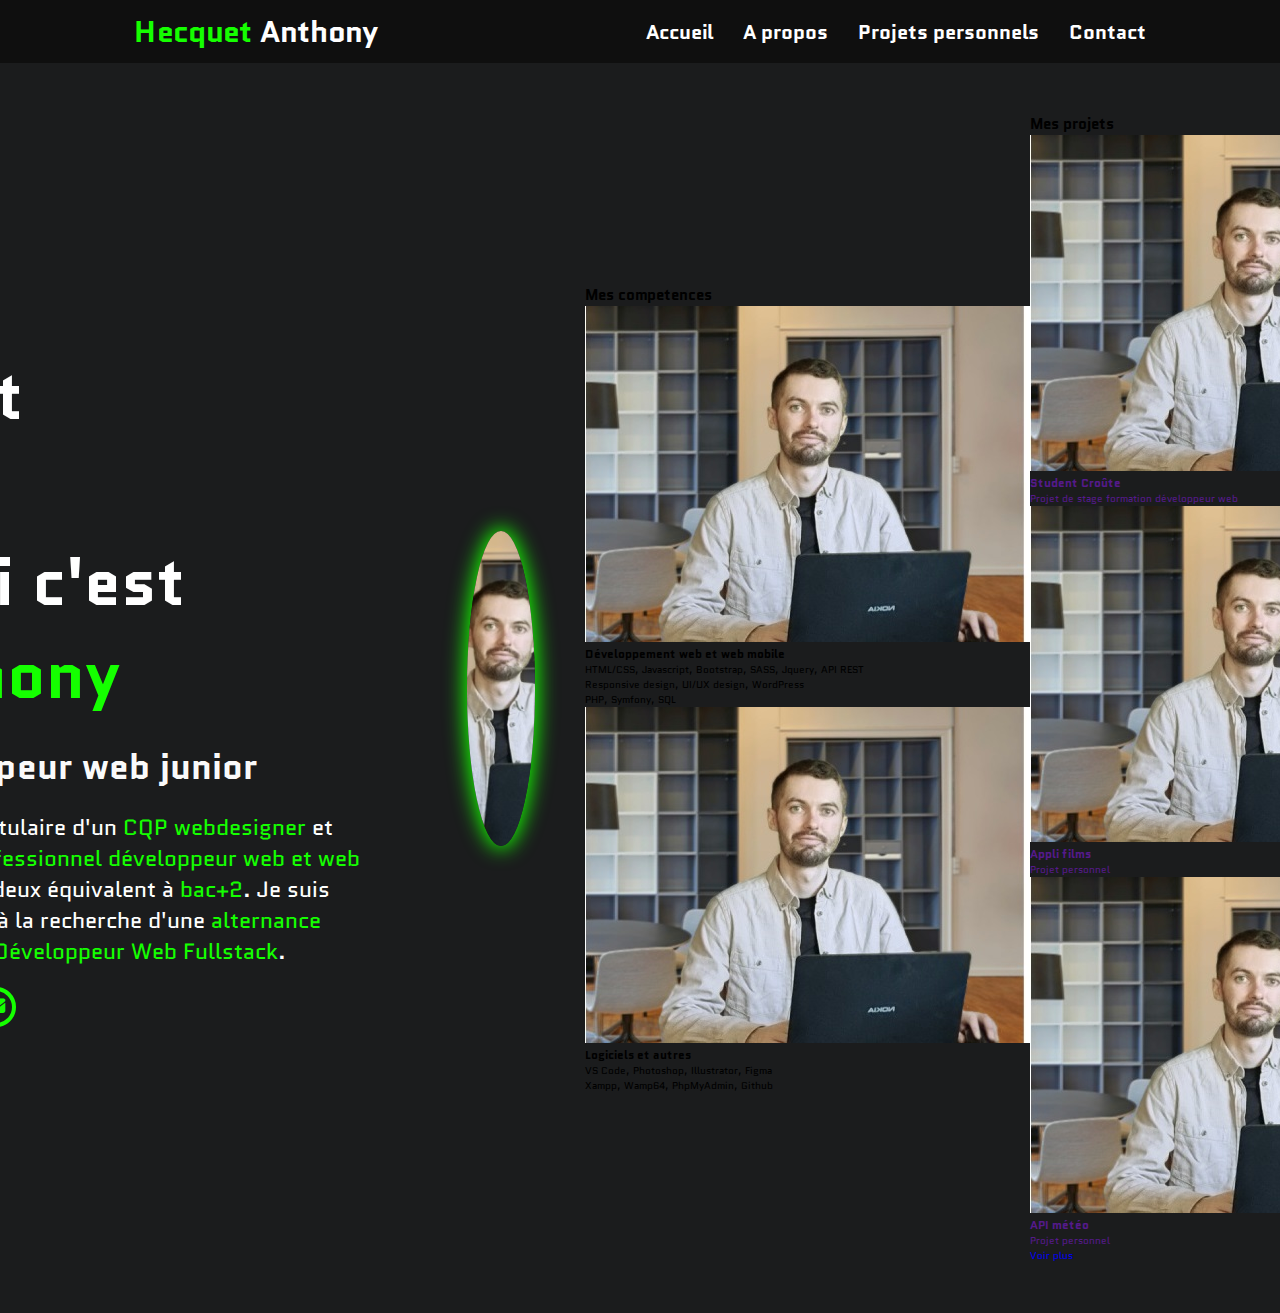
==== index.html @ 223ce52e "Actualisation des liens + ajout grid compétences et projets" ====
<!DOCTYPE html>
<html lang="fr">

<head>
    <meta charset="UTF-8">
    <meta name="viewport" content="width=device-width, initial-scale=1.0">
    <title>Anthony Hecquet Développeur Web Junior</title>
    <link rel="stylesheet" href="style.css">
    <script src="script.js"></script>

    <link rel="preconnect" href="https://fonts.googleapis.com">
    <link rel="preconnect" href="https://fonts.gstatic.com" crossorigin>
    <link href="https://fonts.googleapis.com/css2?family=Quantico:ital,wght@0,400;0,700;1,400;1,700&display=swap"
        rel="stylesheet">

    <link rel="stylesheet" href="https://cdnjs.cloudflare.com/ajax/libs/font-awesome/6.7.1/css/all.min.css">
</head>

<body>
    <header>
        <nav>
            <p class="nom">Hecquet <span class="prenom">Anthony</span></p>
            <ul class="menu">
                <li><a href="index.html">Accueil</a></li>
                <li><a href="propos.html">A propos</a></li>
                <li><a href="projets.html">Projets personnels</a></li>
                <li><a href="contact.html">Contact</a></li>
            </ul>
        </nav>
    </header>

    <main>
        <section class="presentation">
            <div class="presentation-content">
                <h1>Salut
                    <div class="wobble-hor-bottom">&#128075;</div>! Moi c'est <span class="prenom_2">Anthony</span>
                </h1>
                <h2>Développeur web junior</h2>
                <p class="presentation-text">J'ai 28 ans, titulaire d'un <span class="important">CQP webdesigner</span>
                    et d'un <span class="important">titre professionnel développeur web et web mobile</span>, tous deux
                    équivalent à <span class="important">bac+2</span>. Je suis actuellement à la recherche
                    d'une <span class="important">alternance</span> pour devenir <span class="important">Développeur Web
                        Fullstack</span>.
                </p>
                <ul>
                    <li><a href=""><i class="fa-brands fa-linkedin-in fa-sm"></i></a></li>
                    <li><a href=""><i class="fa-brands fa-github fa-sm"></i></a></li>
                    <li><a href=""><i class="fa-solid fa-envelope fa-sm"></i></a></li>
                </ul>
            </div>

            <div class="image-profil">
            </div>
        </section>

        <section class="competences">
            <div class="competences-content">
                <h2>Mes competences</h2>

                <div class="grid-container">
                    <div class="grid-item">
                        <div class="card">
                            <img src="img/antho2.jpg" alt="">
                            <h3>Développement web et web mobile</h3>
                            <div class="card-content">
                                <p>HTML/CSS, Javascript, Bootstrap, SASS, Jquery, API REST</p>
                                <p>Responsive design, UI/UX design, WordPress</p>
                                <p>PHP, Symfony, SQL</p>
                            </div>
                        </div>
                    </div>

                    <div class="grid-item">
                        <div class="card">
                            <img src="img/antho2.jpg" alt="">
                            <h3>Logiciels et autres</h3>
                            <div class="card-content">
                                <p>VS Code, Photoshop, Illustrator, Figma</p>
                                <p>Xampp, Wamp64, PhpMyAdmin, Github</p>
                            </div>
                        </div>
                    </div>
                </div>
            </div>
        </section>

        <section class="projets">
            <div class="projet-content">
                <h2>Mes projets</h2>

                <div class="grid-container-projet">
                    <div class="grid-item">
                        <a href="" class="card">
                            <img src="img/antho2.jpg" alt="">
                            <h3>Student Croûte</h3>
                            <div class="card-content">
                                <p>Projet de stage formation développeur web</p>
                            </div>
                        </a>
                    </div>

                    <div class="grid-item">
                        <a href="" class="card">
                            <img src="img/antho2.jpg" alt="">
                            <h3>Appli films</h3>
                            <div class="card-content">
                                <p>Projet personnel</p>
                            </div>
                        </a>
                    </div>

                    <div class="grid-item">
                        <a href="" class="card">
                            <img src="img/antho2.jpg" alt="">
                            <h3>API météo</h3>
                            <div class="card-content">
                                <p>Projet personnel</p>
                            </div>
                        </a>
                    </div>
                </div>

                <a href="projets.html" class="voir-plus"> Voir plus</a>
            </div>
        </section>
    </main>
</body>

</html>
---- style.css ----
*{
    margin: 0;
    padding: 0;
    box-sizing: border-box;
    font-family: 'Quantico', sans-serif;
    text-decoration: none;
}

html {
    scroll-behavior: smooth;
    font-size: 62.5%; /* 1rem = 10px */
}

body {
    background-color: #1b1c1d;
}

header {
    background-color: #0f0f0f;

    display: flex;
    justify-content: center;
    align-items: center;

    position: sticky;
    top: 0;
    z-index: 1;

    height: 7vh;
    width: 100vw;
}

    nav {
        display: flex;
        justify-content: space-around;
        align-items: center;

        width: 100vw;
    }
        .nom {
            color: #15ff00;
            font-size: 3rem;
            font-weight: bold;
        }
        .prenom {
            color: #fff;
            font-size: 3rem;
            font-weight: bold;
        }

        .menu {
            display: flex;
            gap: 3rem;

            list-style: none;

            font-size: 2rem;
            font-weight: bold;

            cursor: pointer;
        }
            .menu li a{
                color: #fff;
            }
            .menu li a:hover {
                color: #15ff00;
                border-bottom: #15ff00 solid 2px;
            }

main {
    display: flex;
    justify-content: center;
    align-items: center;

    height: auto;   
    width: 100vw;

    padding: 5rem;
}

    .presentation {
        display: flex;
        justify-content: center;
        align-items: center;

        height: auto;
        width: 100vw;

        padding: 5rem;
        gap: 10rem;
    }
        .presentation-content {
            display: flex;
            flex-direction: column;
            justify-content: center;
            align-items: start;

            height: auto;      
        }
            .presentation-content h1 {
                color: #ffffff;
                font-size: 6.5rem;
                font-weight: bold;

                text-align: start; 
            }
            .presentation-content span {
                color: #15ff00;
            }
            .presentation-content h2 {
                color: #fafafa;
                font-size: 3.5rem;
                font-weight: bold;

                padding: 2rem 0;
                text-align: start; 
            }
            .presentation-text {
                color: #fff;
                font-size: 2.2rem;

                padding-bottom: 2rem;
            }
            .presentation-content ul {
                display: flex;
                gap: 2rem;  

                list-style: none;              

                font-size: 2.2rem;     
            }
            .presentation-content li {
                cursor: pointer;
                height: 4rem;
                width: 4rem;
            }
            .presentation-content li a {
                display: flex;
                justify-content: center;
                align-items: center;

                height: 4rem;
                width: 4rem;

                color: #15ff00;
                border: #15ff00 solid 0.4rem;
                border-radius: 50%;
            }
            .presentation-content li a:hover {
                color: #ffffff;
                border: #fff solid 0.4rem;
            }
        .image-profil {
            display: flex;
            justify-content: center;
            align-items: center;

            height: 35vh;
            width: 35vh;
            border-radius: 50%;
            box-shadow: #15ff00 0px 0px 20px 3px;
            background-image: url(img/antho2.jpg);
            background-size: cover;
            background-repeat: no-repeat;
            background-position: center;
        }
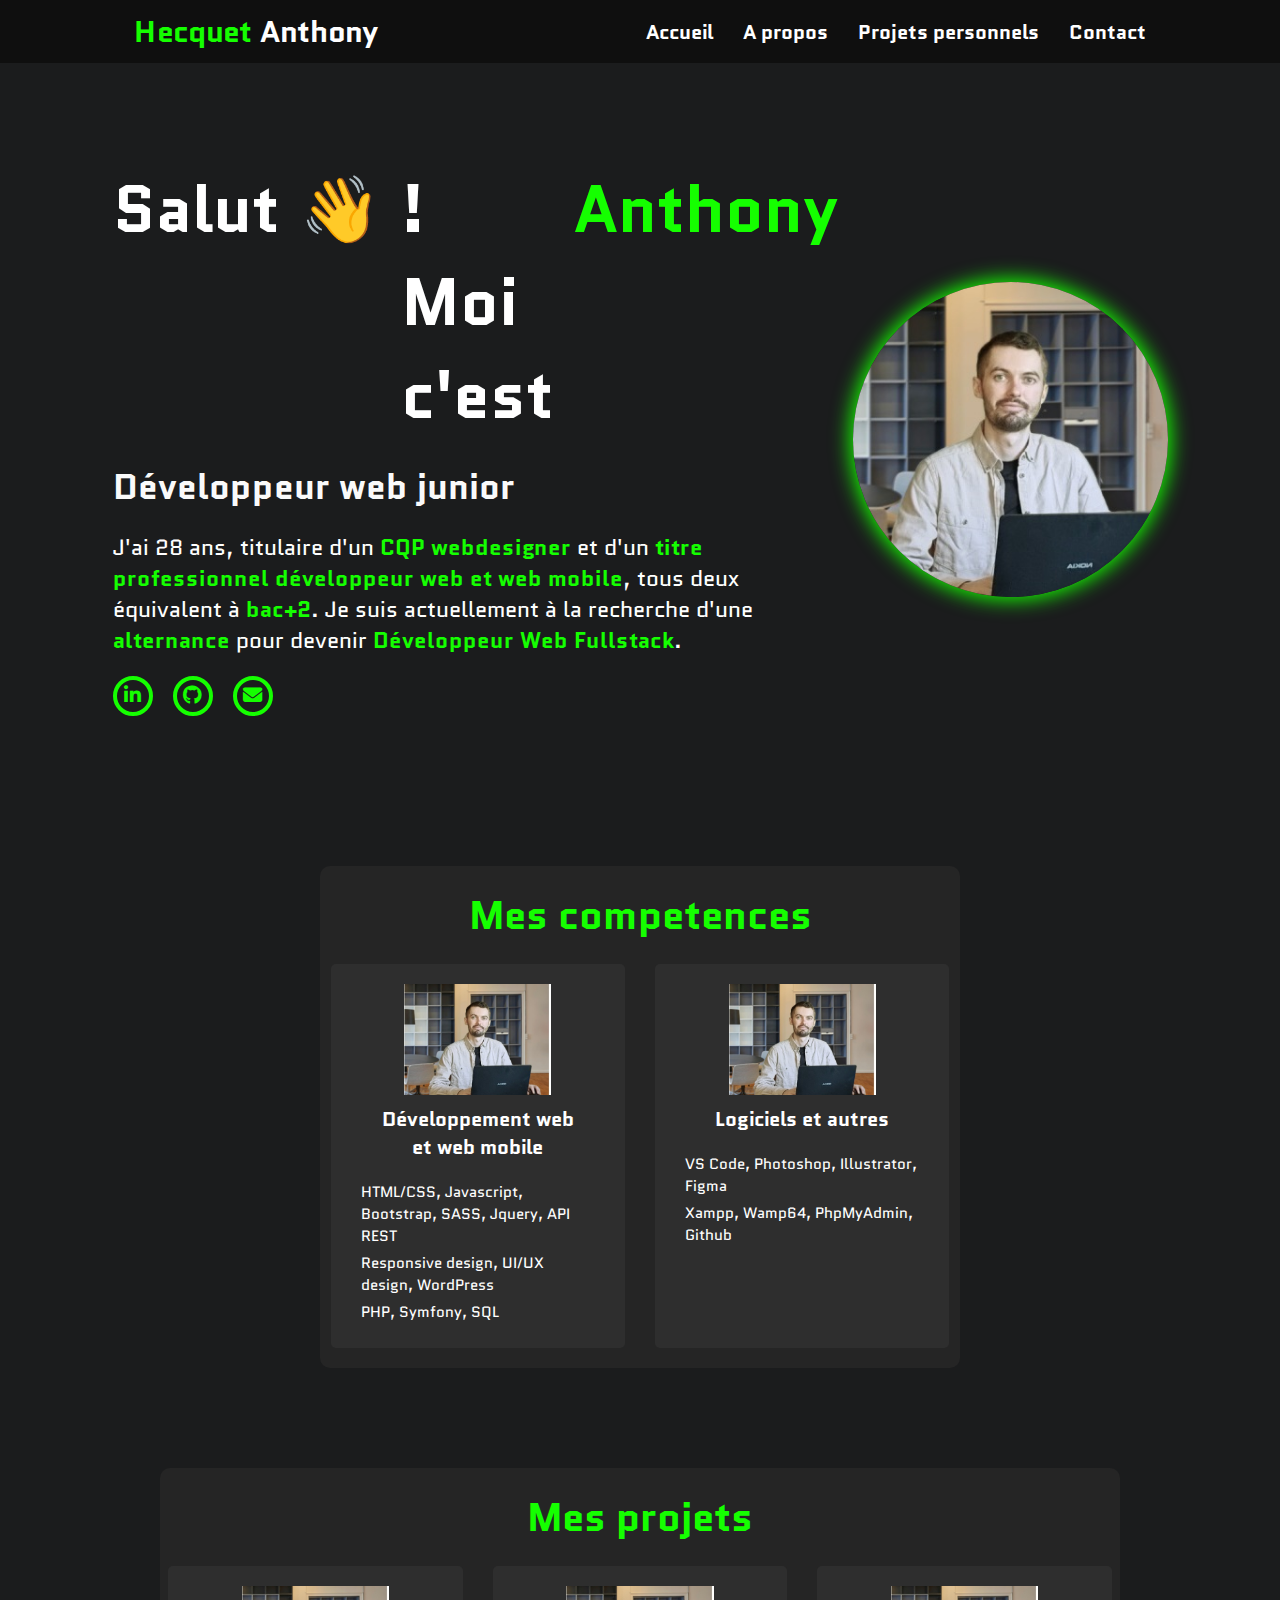
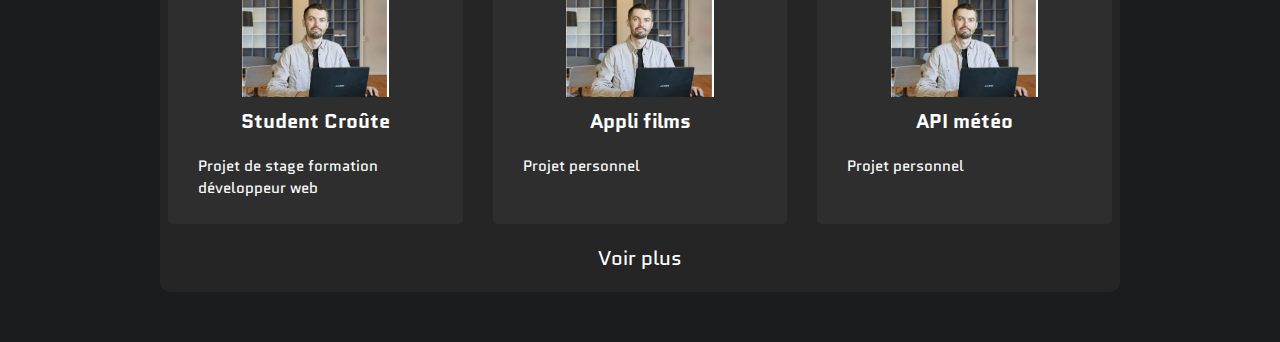
==== commit 299c215c: "Remplacement des span par des strong" ====
--- a/index.html
+++ b/index.html
@@ -36,11 +36,11 @@
                     <div class="wobble-hor-bottom">&#128075;</div>! Moi c'est <span class="prenom_2">Anthony</span>
                 </h1>
                 <h2>Développeur web junior</h2>
-                <p class="presentation-text">J'ai 28 ans, titulaire d'un <span class="important">CQP webdesigner</span>
-                    et d'un <span class="important">titre professionnel développeur web et web mobile</span>, tous deux
-                    équivalent à <span class="important">bac+2</span>. Je suis actuellement à la recherche
-                    d'une <span class="important">alternance</span> pour devenir <span class="important">Développeur Web
-                        Fullstack</span>.
+                <p class="presentation-text">J'ai 28 ans, titulaire d'un <strong class="important">CQP
+                        webdesigner</strong> et d'un <strong class="important">titre professionnel développeur web et
+                        web mobile</strong>, tous deux équivalent à <strong class="important">bac+2</strong>.
+                    Je suis actuellement à la recherche d'une <strong class="important">alternance</strong>
+                    pour devenir <strong class="important">Développeur Web Fullstack</strong>.
                 </p>
                 <ul>
                     <li><a href=""><i class="fa-brands fa-linkedin-in fa-sm"></i></a></li>
--- a/style.css
+++ b/style.css
@@ -71,6 +71,7 @@
     display: flex;
     justify-content: center;
     align-items: center;
+    flex-direction: column;
 
     height: auto;   
     width: 100vw;
@@ -95,7 +96,8 @@
             justify-content: center;
             align-items: start;
 
-            height: auto;      
+            height: auto;
+            width: 50vw;   
         }
             .presentation-content h1 {
                 color: #ffffff;
@@ -103,8 +105,36 @@
                 font-weight: bold;
 
                 text-align: start; 
-            }
-            .presentation-content span {
+                display: flex;
+                gap: 2rem;
+            }
+            .wobble-hor-bottom:hover {
+	        animation: wobble-hor-bottom 0.8s both;
+            cursor: pointer;
+            }   
+            @keyframes wobble-hor-bottom {
+            0%,
+            100% {
+                        transform: translateX(0%);
+                        transform-origin: 50% 50%;
+            }
+            15% {
+                        transform: translateX(-30px) rotate(-6deg);
+            }
+            30% {
+                        transform: translateX(15px) rotate(6deg);
+            }
+            45% {
+                        transform: translateX(-15px) rotate(-3.6deg);
+            }
+            60% {
+                        transform: translateX(9px) rotate(2.4deg);
+            }
+            75% {
+                        transform: translateX(-6px) rotate(-1.2deg);
+            }
+            }
+            .prenom_2 {
                 color: #15ff00;
             }
             .presentation-content h2 {
@@ -120,6 +150,10 @@
                 font-size: 2.2rem;
 
                 padding-bottom: 2rem;
+            }
+            .important {
+                color: #15ff00;
+                font-weight: bold;
             }
             .presentation-content ul {
                 display: flex;
@@ -163,4 +197,170 @@
             background-size: cover;
             background-repeat: no-repeat;
             background-position: center;
-        }+        }
+
+.competences {
+    display: flex;
+    justify-content: center;
+    align-items: center;
+
+    height: auto;
+    width: 100vw;
+
+    padding: 10rem;
+}
+    .competences-content {
+        display: flex;
+        justify-content: center;
+        align-items: center;
+        flex-direction: column;
+
+        height: auto;
+        width: 50vw;   
+
+        background-color: #252525;
+
+        padding: 2rem;
+        border-radius: 10px;
+    }
+    .competences h2 {
+        color: #15ff00;
+        font-size: 4rem;
+        font-weight: bold;
+
+        padding-bottom: 2rem;
+    }
+
+        .grid-container {
+                display: grid;
+                column-gap: 3rem;
+                grid-template-columns: 23vw 23vw;
+            }
+            .grid-item {
+                background-color: rgba(49, 49, 49, 0.8);
+                font-size: 30px;
+                text-align: center;
+
+                border-radius: 5px;
+            }
+            .card {
+                display: flex;
+                flex-direction: column;
+                justify-content: center;
+                align-items: center;
+
+                height: auto;       
+                width: auto;  
+                
+                padding-top: 2rem;
+            }
+            .card img {      
+                width: 50%;    
+            }
+            .card h3 {
+                color: #fff;       
+                font-size: 2rem;
+                
+                padding: 1rem 4rem 2rem;
+            }
+            .card-content {
+                color: #fff;           
+                width: 100%;
+
+                padding: 0 2rem 2rem 2rem;
+            }   
+            .card-content p {
+                font-size: 1.5rem;
+                text-align: start;
+
+                padding: 0rem 1rem 0.5rem;
+            }
+
+.projets {
+    display: flex;
+    justify-content: center;
+    align-items: center;
+
+    height: auto;
+    width: 100vw;
+}
+    .projet-content {
+        display: flex;
+        justify-content: center;
+        align-items: center;
+        flex-direction: column;
+
+        height: auto;
+        width: 75vw;   
+
+        background-color: #252525;
+
+        padding: 2rem;
+        border-radius: 10px;
+    }
+    .projets h2 {
+        color: #15ff00;
+        font-size: 4rem;
+        font-weight: bold;
+
+        padding-bottom: 2rem;
+    }
+
+        .grid-container-projet {
+                display: grid;
+                column-gap: 3rem;
+                grid-template-columns: 23vw 23vw 23vw;
+            }
+            .grid-item {
+                background-color: rgba(49, 49, 49, 0.8);
+                font-size: 30px;
+                text-align: center;
+
+                border-radius: 5px;
+            }
+            .card {
+                display: flex;
+                flex-direction: column;
+                justify-content: center;
+                align-items: center;
+
+                height: auto;       
+                width: auto;  
+                
+                padding-top: 2rem;
+            }
+            .card img {      
+                width: 50%;    
+            }
+            .card h3 {
+                color: #fff;       
+                font-size: 2rem;
+                
+                padding: 1rem 4rem 2rem;
+            }
+            .card-content {
+                color: #fff;           
+                width: 100%;
+
+                padding: 0 2rem 2rem 2rem;
+            }   
+            .card-content p {
+                font-size: 1.5rem;
+                text-align: start;
+
+                padding: 0rem 1rem 0.5rem;
+            }
+            .voir-plus {
+                display: flex;
+                justify-content: center;
+                align-items: center;    
+
+                color: #fff;
+                font-size: 2rem;
+
+                margin-top: 2rem; 
+            }
+            .voir-plus:hover {
+                color: #15ff00;
+                border-bottom: #15ff00 solid 2px;
+            }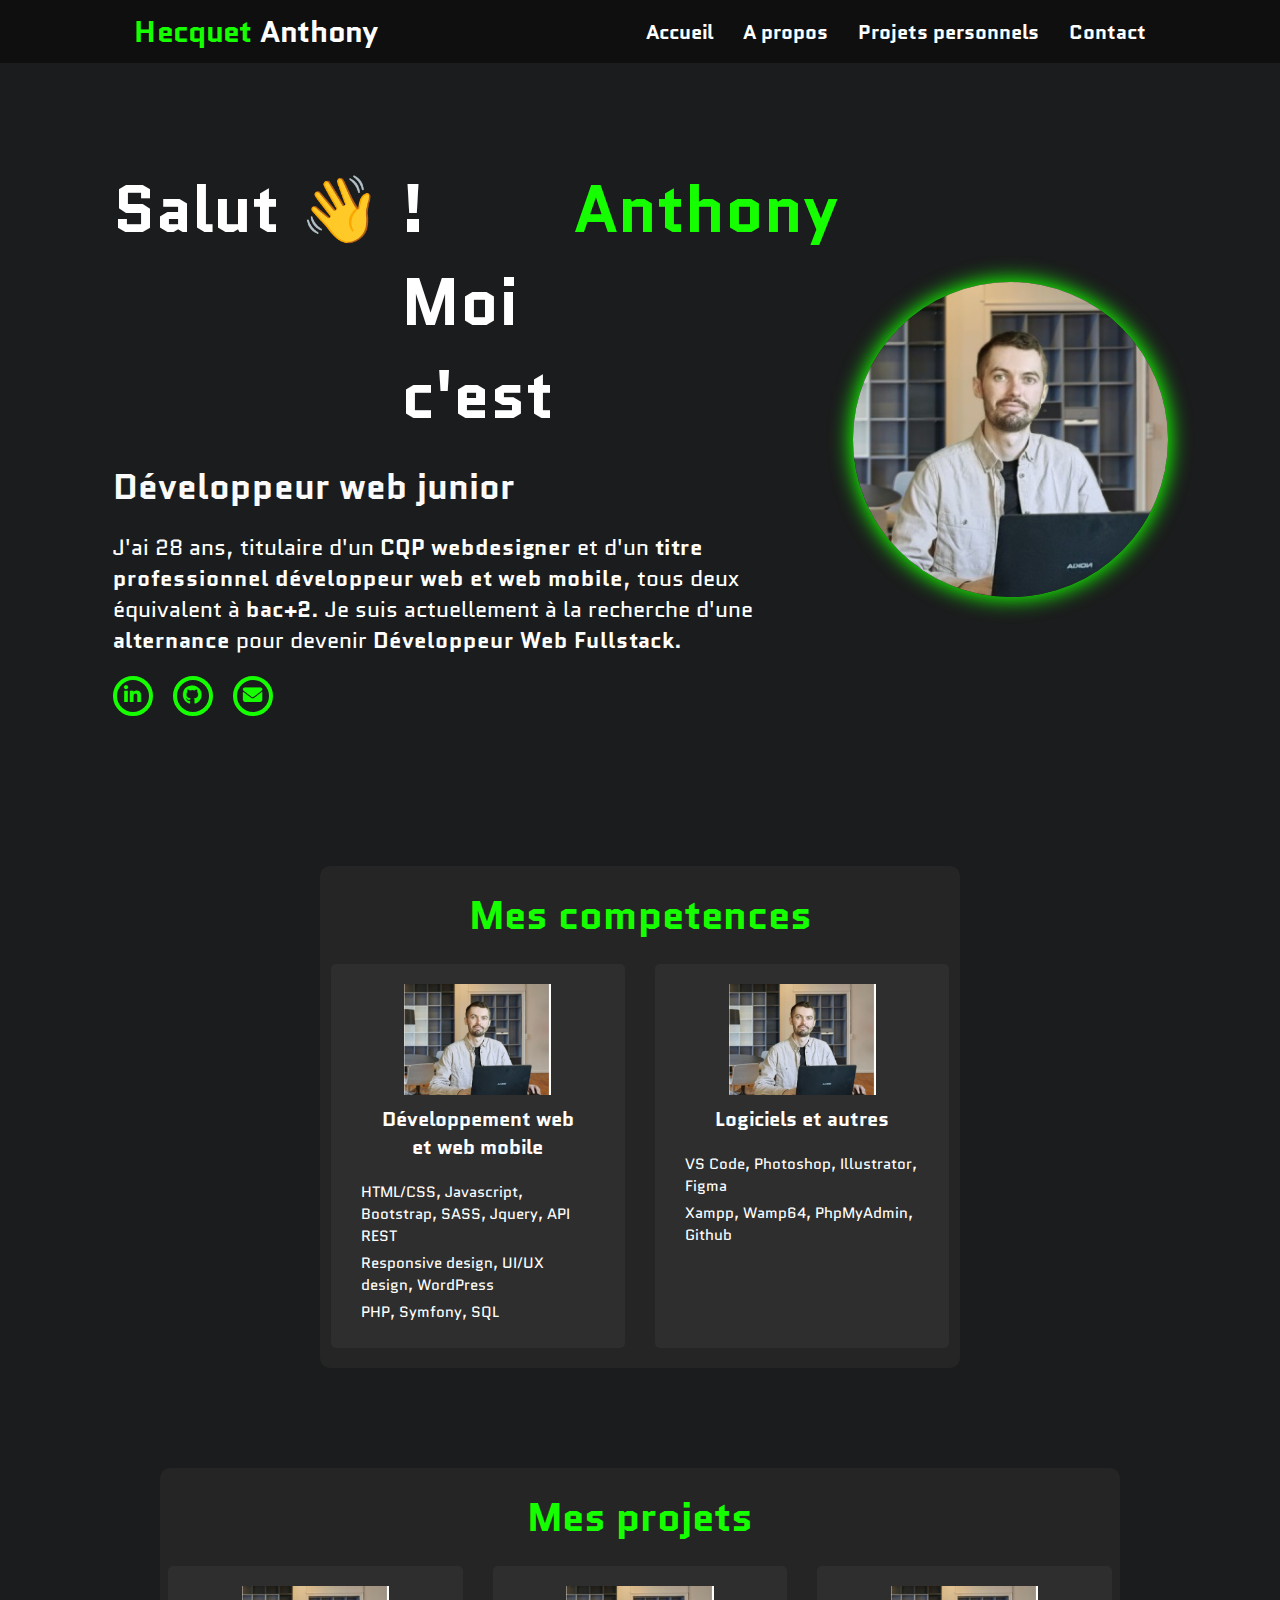
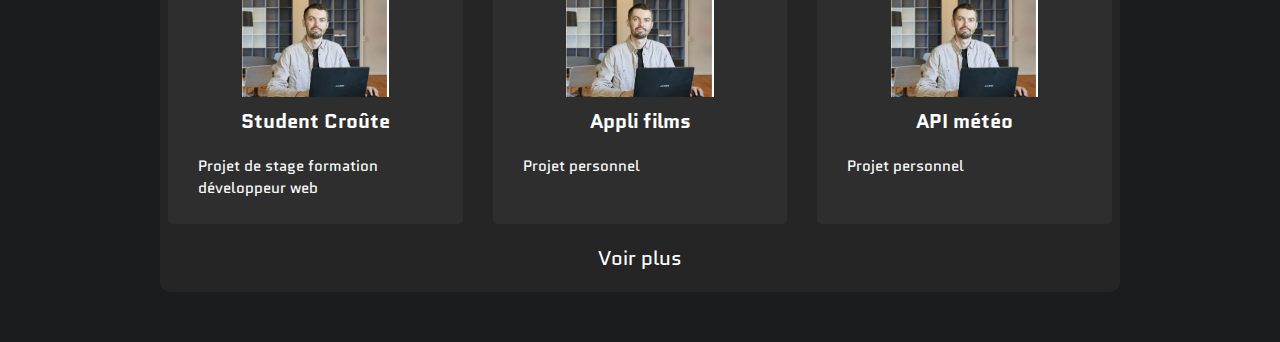
==== commit 8384fff6: "Suppression de la class important" ====
--- a/index.html
+++ b/index.html
@@ -36,11 +36,10 @@
                     <div class="wobble-hor-bottom">&#128075;</div>! Moi c'est <span class="prenom_2">Anthony</span>
                 </h1>
                 <h2>Développeur web junior</h2>
-                <p class="presentation-text">J'ai 28 ans, titulaire d'un <strong class="important">CQP
-                        webdesigner</strong> et d'un <strong class="important">titre professionnel développeur web et
-                        web mobile</strong>, tous deux équivalent à <strong class="important">bac+2</strong>.
-                    Je suis actuellement à la recherche d'une <strong class="important">alternance</strong>
-                    pour devenir <strong class="important">Développeur Web Fullstack</strong>.
+                <p class="presentation-text">J'ai 28 ans, titulaire d'un <strong>CQP webdesigner</strong> et d'un
+                    <strong>titre professionnel développeur web et web mobile</strong>, tous deux équivalent à
+                    <strong>bac+2</strong>. Je suis actuellement à la recherche d'une <strong>alternance</strong> pour
+                    devenir <strong>Développeur Web Fullstack</strong>.
                 </p>
                 <ul>
                     <li><a href=""><i class="fa-brands fa-linkedin-in fa-sm"></i></a></li>
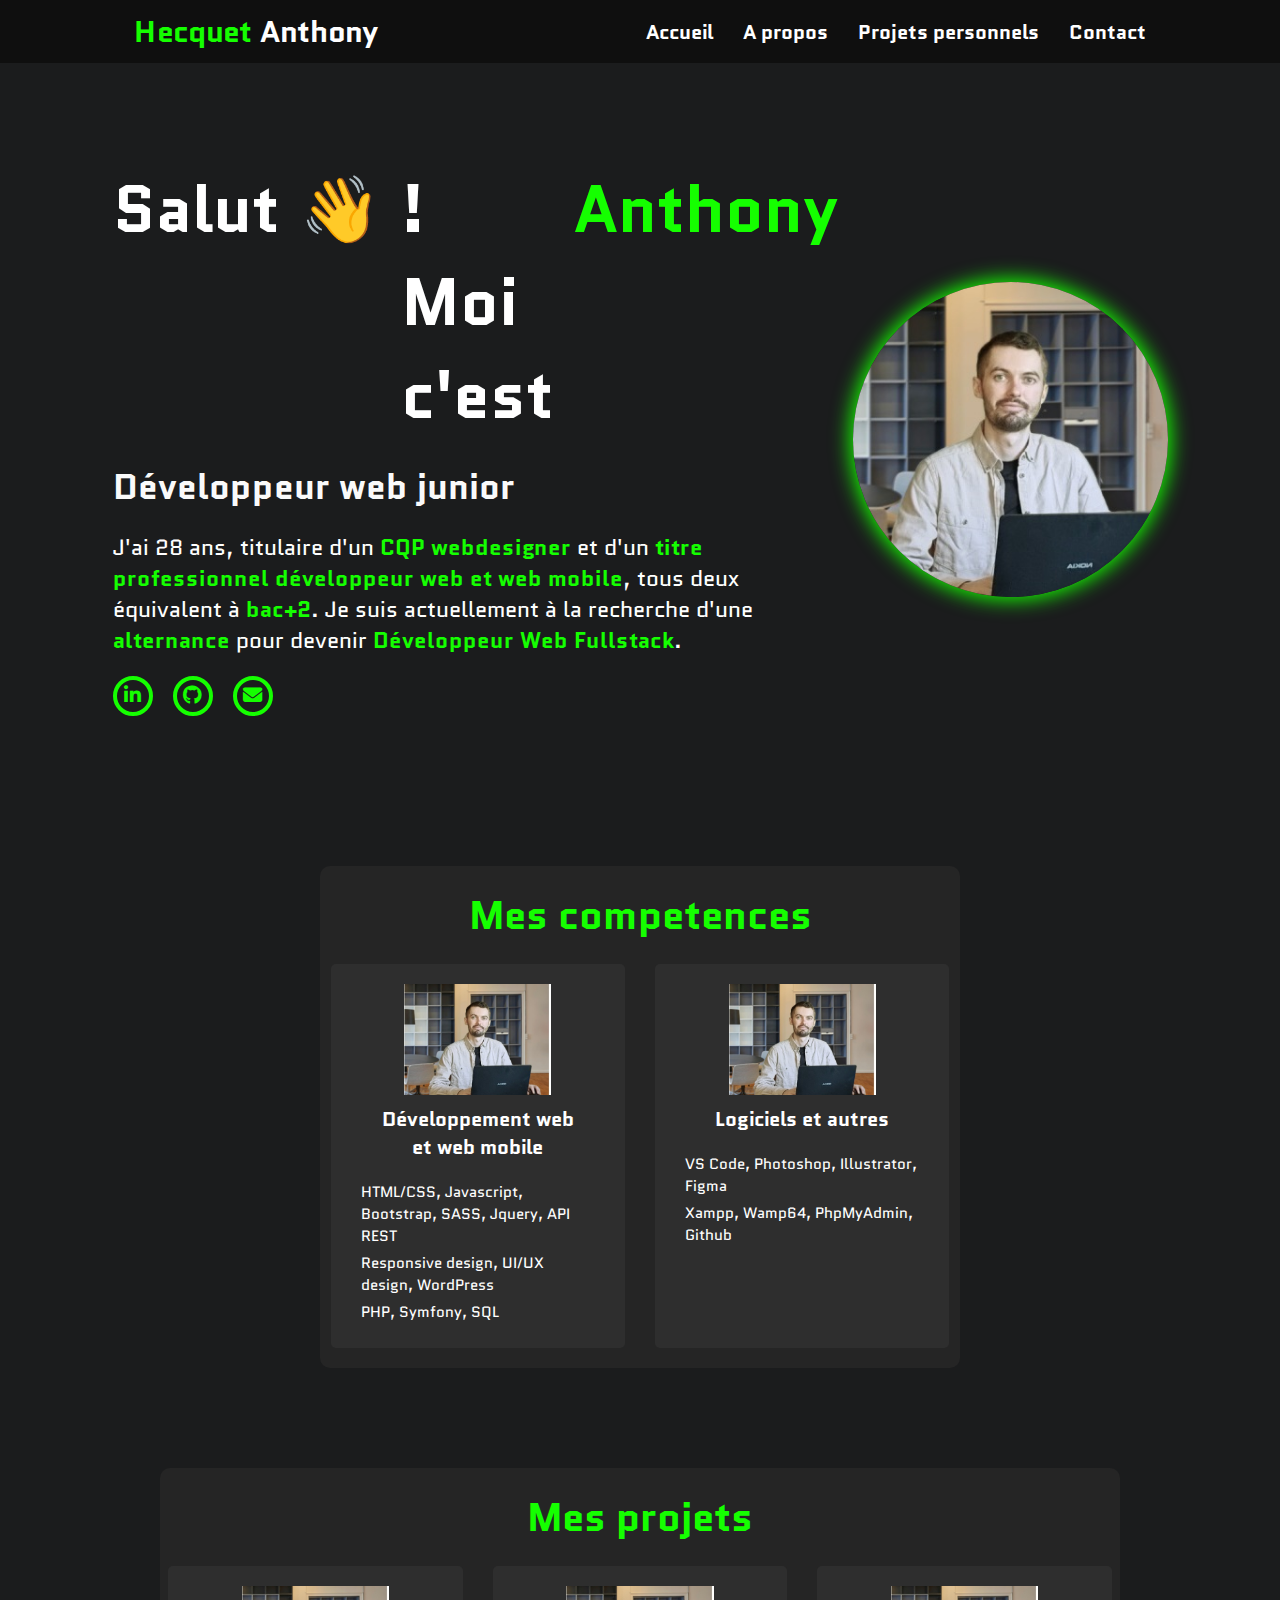
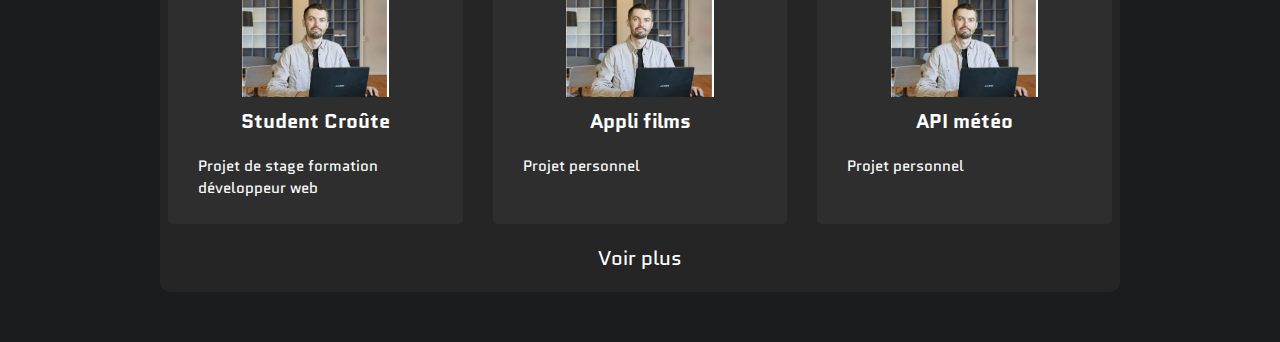
==== commit 72ad7f84: "ajout attribut defer" ====
--- a/index.html
+++ b/index.html
@@ -6,7 +6,7 @@
     <meta name="viewport" content="width=device-width, initial-scale=1.0">
     <title>Anthony Hecquet Développeur Web Junior</title>
     <link rel="stylesheet" href="style.css">
-    <script src="script.js"></script>
+    <script src="script.js" defer></script>
 
     <link rel="preconnect" href="https://fonts.googleapis.com">
     <link rel="preconnect" href="https://fonts.gstatic.com" crossorigin>
--- a/style.css
+++ b/style.css
@@ -151,9 +151,8 @@
 
                 padding-bottom: 2rem;
             }
-            .important {
-                color: #15ff00;
-                font-weight: bold;
+            strong {
+                color: #15ff00;
             }
             .presentation-content ul {
                 display: flex;
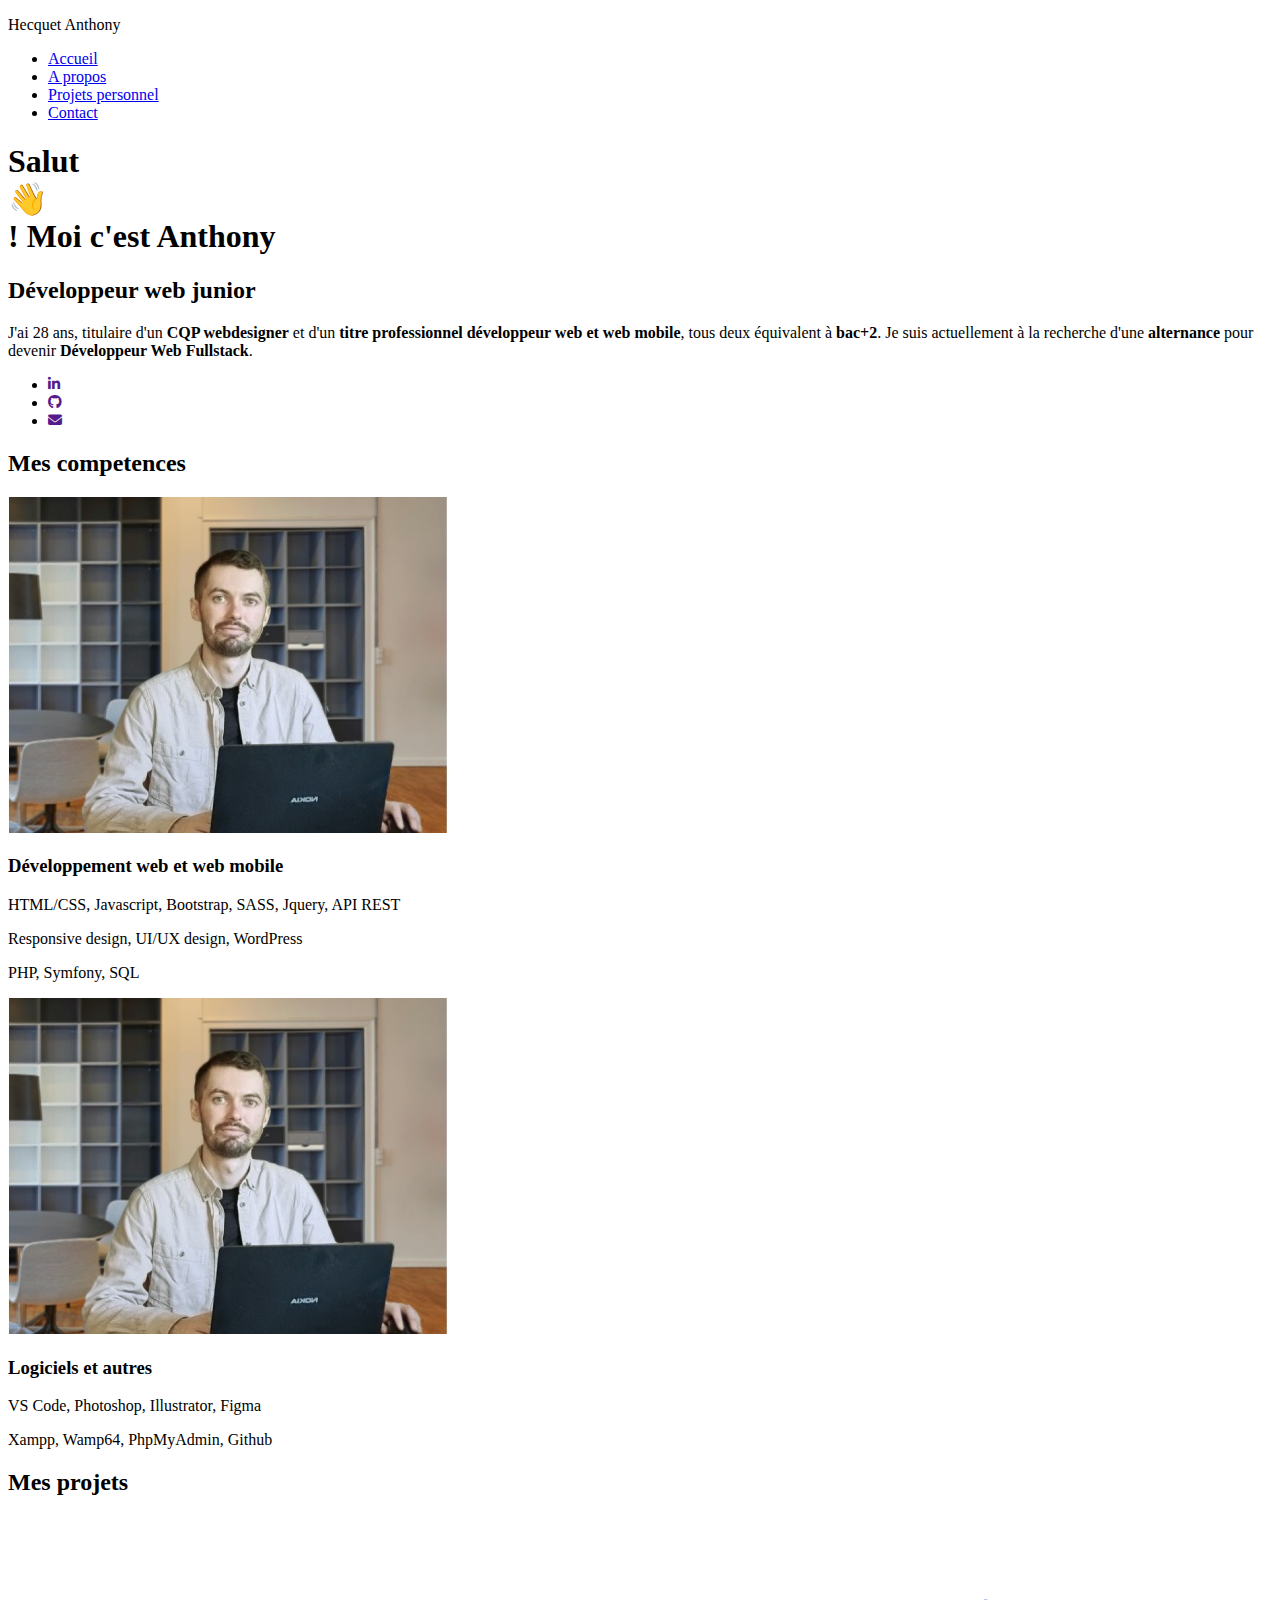
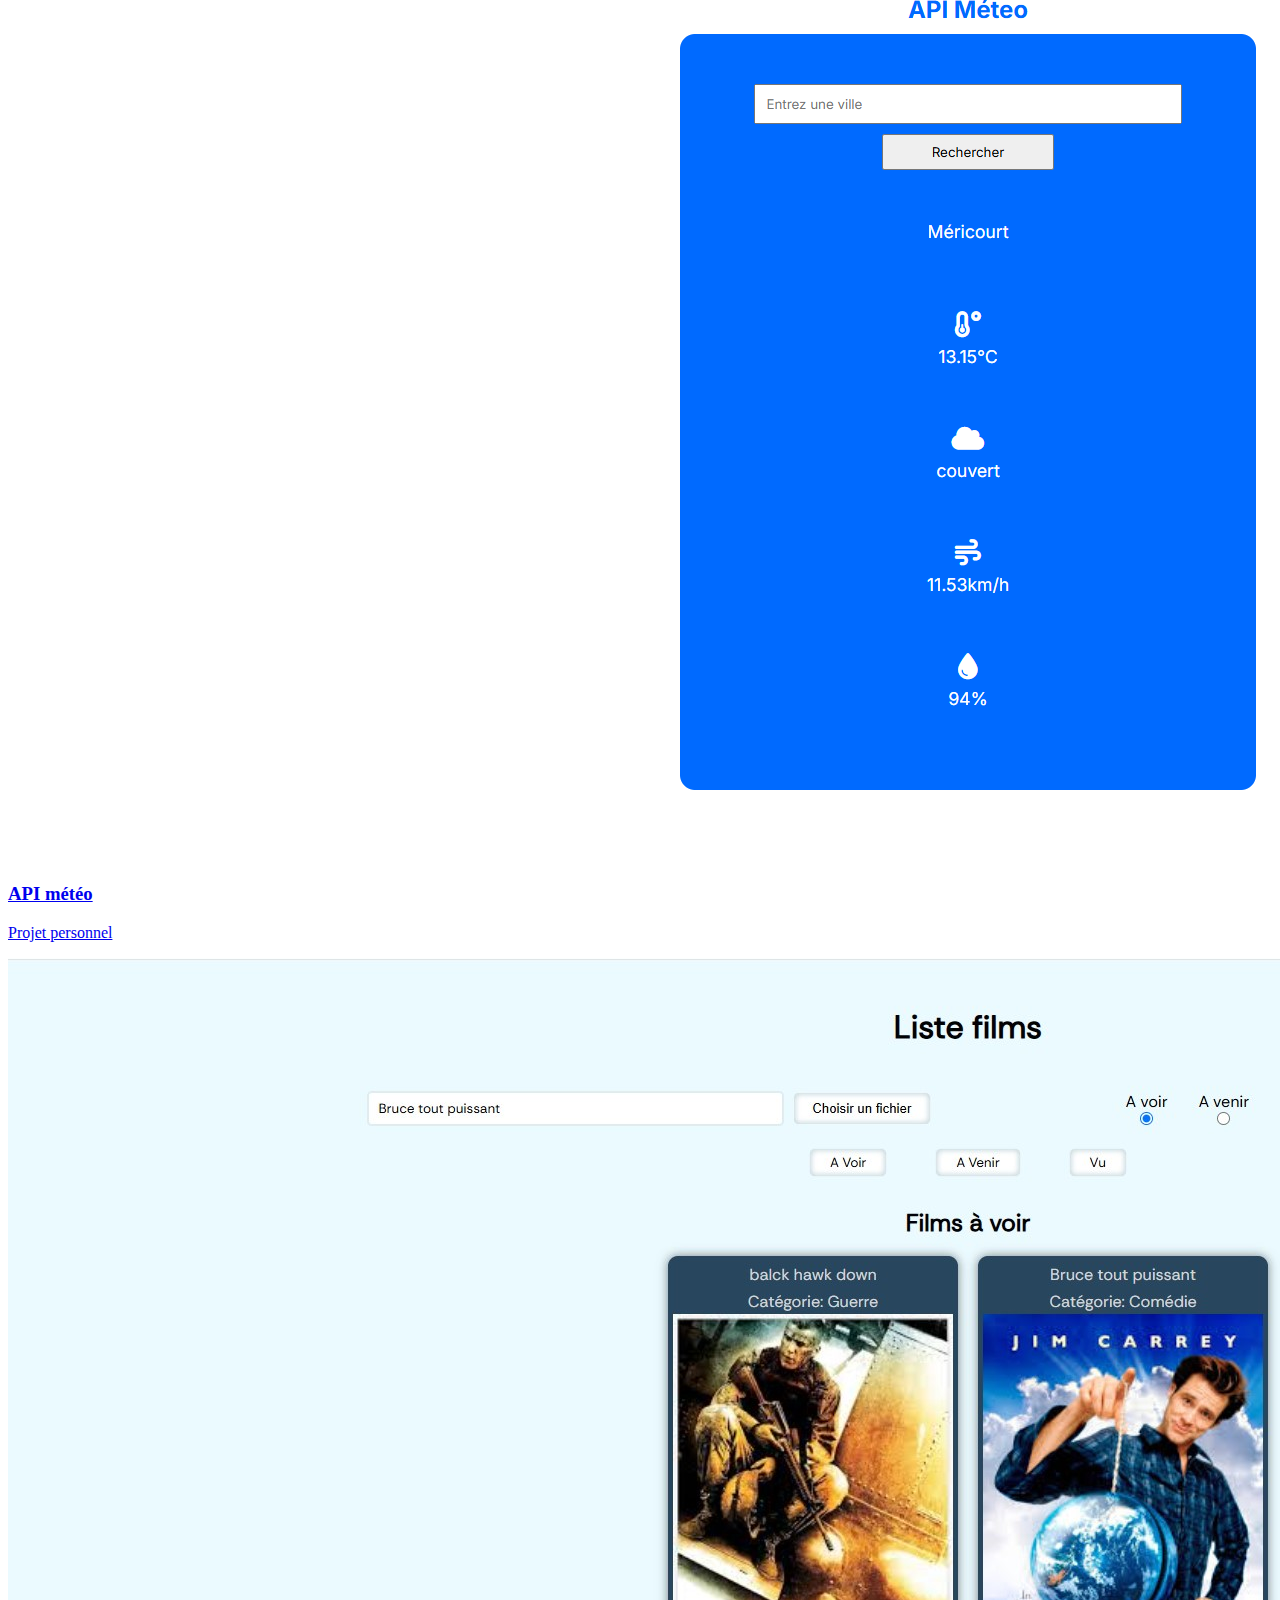
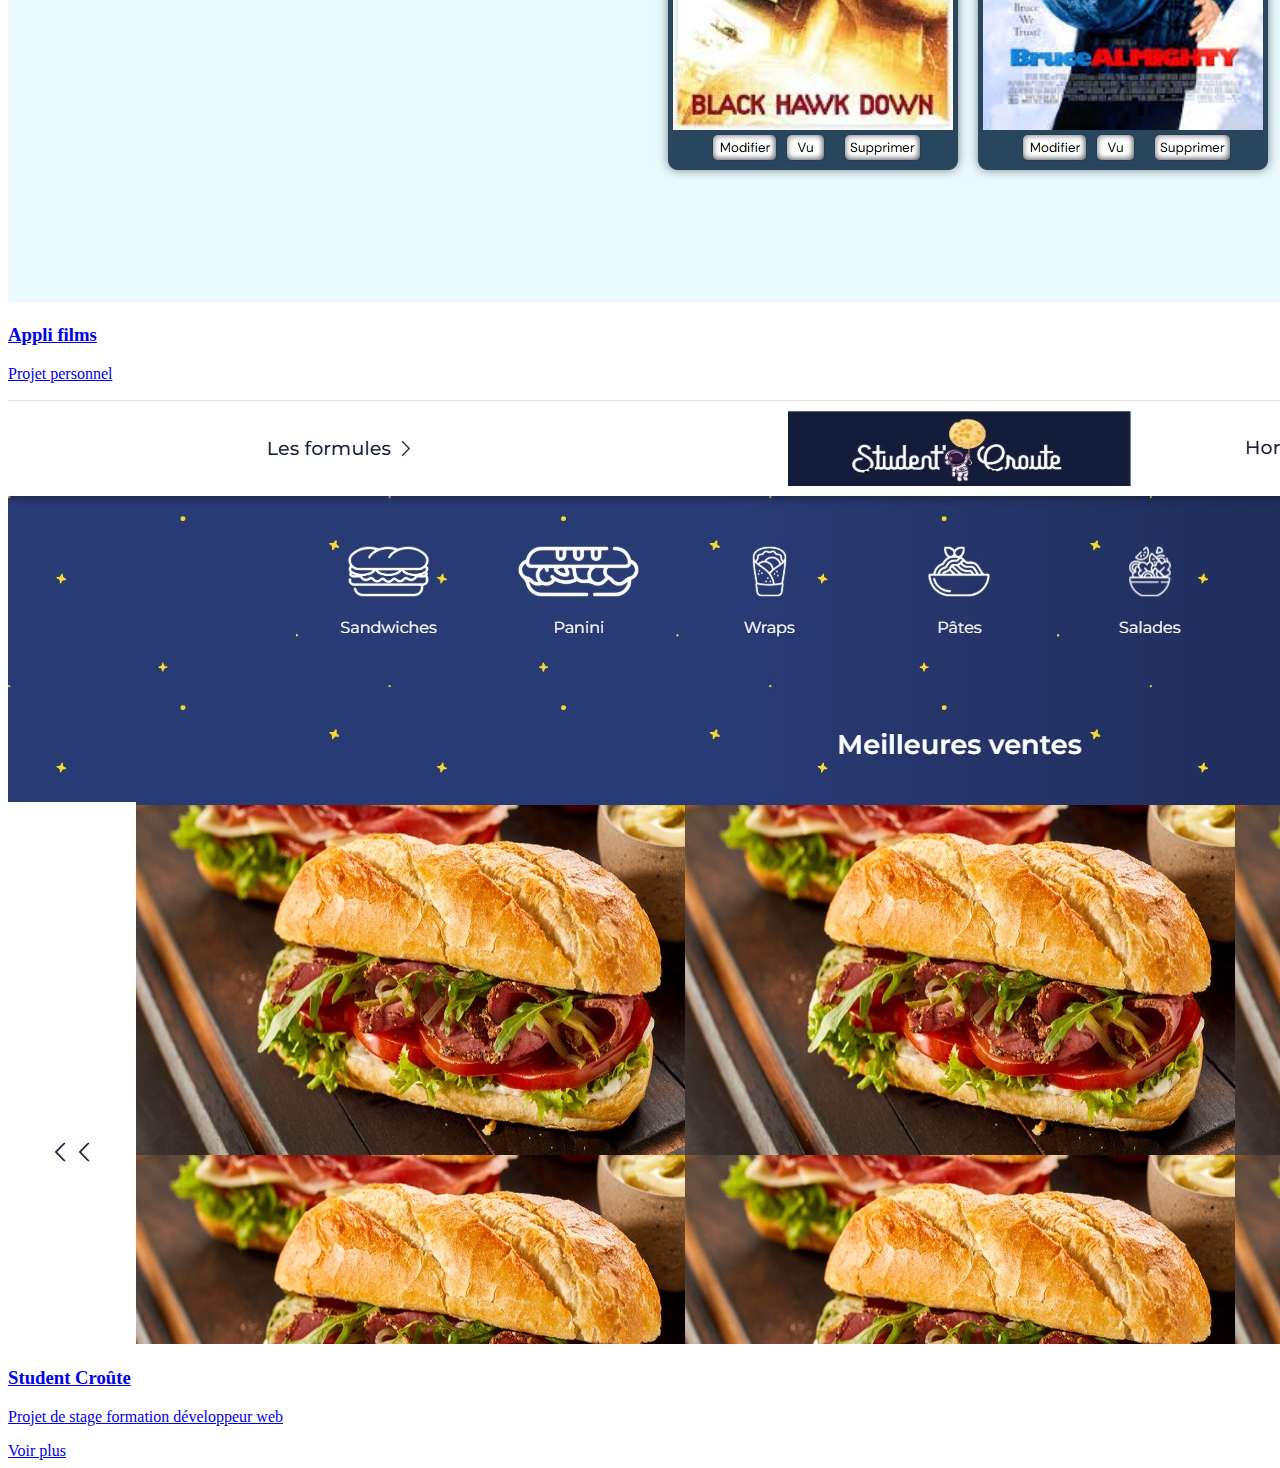
==== commit c5e971a7: "Modification du path CSS + correction orthographe + modification des projet, ajout des liens et imag" ====
--- a/index.html
+++ b/index.html
@@ -5,7 +5,7 @@
     <meta charset="UTF-8">
     <meta name="viewport" content="width=device-width, initial-scale=1.0">
     <title>Anthony Hecquet Développeur Web Junior</title>
-    <link rel="stylesheet" href="style.css">
+    <link rel="stylesheet" href="css/style.css">
     <script src="script.js" defer></script>
 
     <link rel="preconnect" href="https://fonts.googleapis.com">
@@ -23,7 +23,7 @@
             <ul class="menu">
                 <li><a href="index.html">Accueil</a></li>
                 <li><a href="propos.html">A propos</a></li>
-                <li><a href="projets.html">Projets personnels</a></li>
+                <li><a href="projets.html">Projets personnel</a></li>
                 <li><a href="contact.html">Contact</a></li>
             </ul>
         </nav>
@@ -89,18 +89,18 @@
 
                 <div class="grid-container-projet">
                     <div class="grid-item">
-                        <a href="" class="card">
-                            <img src="img/antho2.jpg" alt="">
-                            <h3>Student Croûte</h3>
+                        <a href="https://anth0-12.github.io/API_Meteo/" class="carte">
+                            <img src="img/api.png" alt="">
+                            <h3>API météo</h3>
                             <div class="card-content">
-                                <p>Projet de stage formation développeur web</p>
+                                <p>Projet personnel</p>
                             </div>
                         </a>
                     </div>
 
                     <div class="grid-item">
-                        <a href="" class="card">
-                            <img src="img/antho2.jpg" alt="">
+                        <a href="https://anth0-12.github.io/appli_film/" class="carte">
+                            <img src="img/appli_film.jpg" alt="">
                             <h3>Appli films</h3>
                             <div class="card-content">
                                 <p>Projet personnel</p>
@@ -109,11 +109,11 @@
                     </div>
 
                     <div class="grid-item">
-                        <a href="" class="card">
-                            <img src="img/antho2.jpg" alt="">
-                            <h3>API météo</h3>
+                        <a href="https://anth0-12.github.io/student-croute-v2/" class="carte">
+                            <img src="img/student.jpg" alt="">
+                            <h3>Student Croûte</h3>
                             <div class="card-content">
-                                <p>Projet personnel</p>
+                                <p>Projet de stage formation développeur web</p>
                             </div>
                         </a>
                     </div>
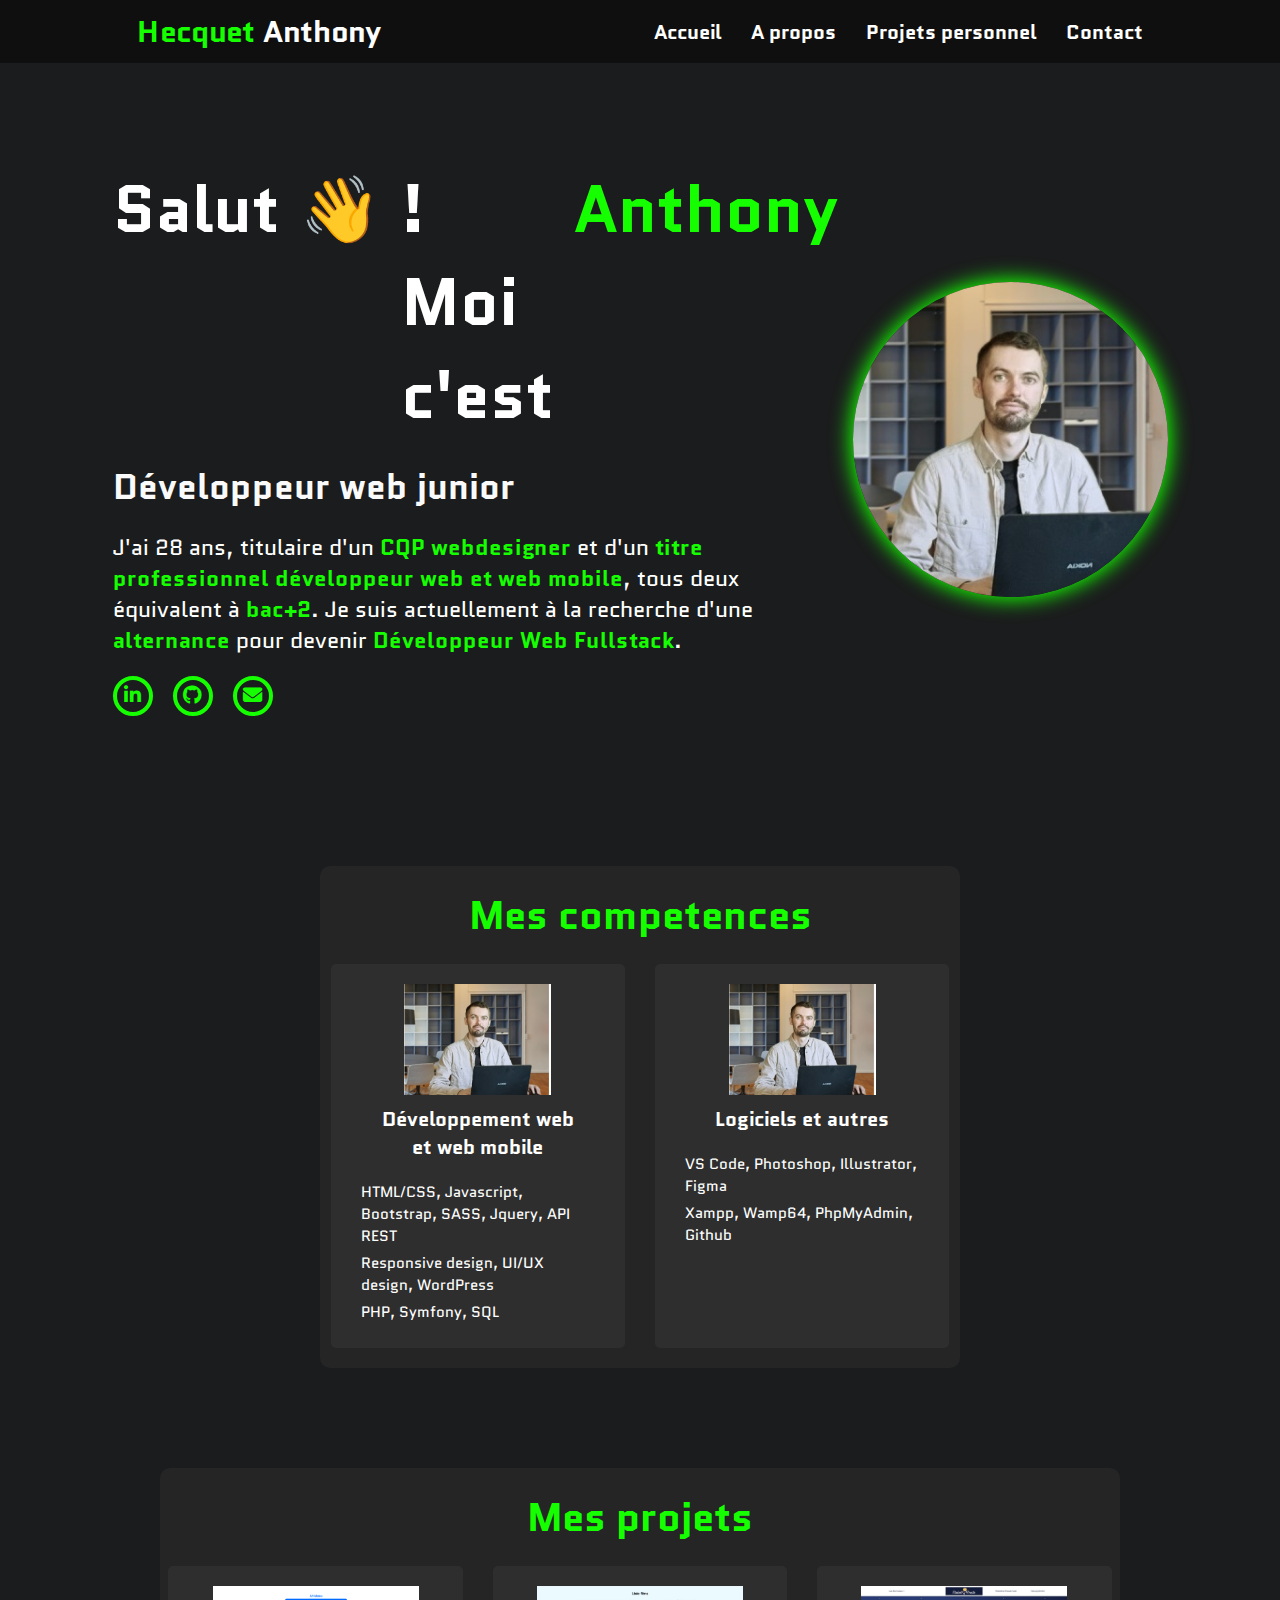
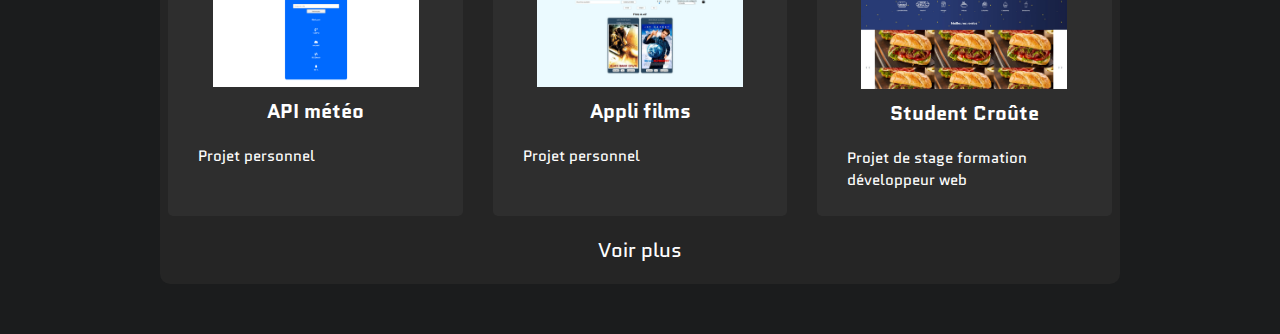
==== commit edd42176: "effacement espace .voir-plus" ====
--- a/index.html
+++ b/index.html
@@ -119,7 +119,7 @@
                     </div>
                 </div>
 
-                <a href="projets.html" class="voir-plus"> Voir plus</a>
+                <a href="projets.html" class="voir-plus">Voir plus</a>
             </div>
         </section>
     </main>
--- a/css/style.css
+++ b/css/style.css
@@ -0,0 +1,365 @@
+*{
+    margin: 0;
+    padding: 0;
+    box-sizing: border-box;
+    font-family: 'Quantico', sans-serif;
+    text-decoration: none;
+}
+
+html {
+    scroll-behavior: smooth;
+    font-size: 62.5%; /* 1rem = 10px */
+}
+
+body {
+    background-color: #1b1c1d;
+}
+
+header {
+    background-color: #0f0f0f;
+
+    display: flex;
+    justify-content: center;
+    align-items: center;
+
+    position: sticky;
+    top: 0;
+    z-index: 1;
+
+    height: 7vh;
+    width: 100vw;
+}
+
+    nav {
+        display: flex;
+        justify-content: space-around;
+        align-items: center;
+
+        width: 100vw;
+    }
+        .nom {
+            color: #15ff00;
+            font-size: 3rem;
+            font-weight: bold;
+        }
+        .prenom {
+            color: #fff;
+            font-size: 3rem;
+            font-weight: bold;
+        }
+
+        .menu {
+            display: flex;
+            gap: 3rem;
+
+            list-style: none;
+
+            font-size: 2rem;
+            font-weight: bold;
+
+            cursor: pointer;
+        }
+            .menu li a{
+                color: #fff;
+            }
+            .menu li a:hover {
+                color: #15ff00;
+                border-bottom: #15ff00 solid 2px;
+            }
+
+main {
+    display: flex;
+    justify-content: center;
+    align-items: center;
+    flex-direction: column;
+
+    height: auto;   
+    width: 100vw;
+
+    padding: 5rem;
+}
+
+    .presentation {
+        display: flex;
+        justify-content: center;
+        align-items: center;
+
+        height: auto;
+        width: 100vw;
+
+        padding: 5rem;
+        gap: 10rem;
+    }
+        .presentation-content {
+            display: flex;
+            flex-direction: column;
+            justify-content: center;
+            align-items: start;
+
+            height: auto;
+            width: 50vw;   
+        }
+            .presentation-content h1 {
+                color: #ffffff;
+                font-size: 6.5rem;
+                font-weight: bold;
+
+                text-align: start; 
+                display: flex;
+                gap: 2rem;
+            }
+            .wobble-hor-bottom:hover {
+	        animation: wobble-hor-bottom 0.8s both;
+            cursor: pointer;
+            }   
+            @keyframes wobble-hor-bottom {
+            0%,
+            100% {
+                        transform: translateX(0%);
+                        transform-origin: 50% 50%;
+            }
+            15% {
+                        transform: translateX(-30px) rotate(-6deg);
+            }
+            30% {
+                        transform: translateX(15px) rotate(6deg);
+            }
+            45% {
+                        transform: translateX(-15px) rotate(-3.6deg);
+            }
+            60% {
+                        transform: translateX(9px) rotate(2.4deg);
+            }
+            75% {
+                        transform: translateX(-6px) rotate(-1.2deg);
+            }
+            }
+            .prenom_2 {
+                color: #15ff00;
+            }
+            .presentation-content h2 {
+                color: #fafafa;
+                font-size: 3.5rem;
+                font-weight: bold;
+
+                padding: 2rem 0;
+                text-align: start; 
+            }
+            .presentation-text {
+                color: #fff;
+                font-size: 2.2rem;
+
+                padding-bottom: 2rem;
+            }
+            strong {
+                color: #15ff00;
+            }
+            .presentation-content ul {
+                display: flex;
+                gap: 2rem;  
+
+                list-style: none;              
+
+                font-size: 2.2rem;     
+            }
+            .presentation-content li {
+                cursor: pointer;
+                height: 4rem;
+                width: 4rem;
+            }
+            .presentation-content li a {
+                display: flex;
+                justify-content: center;
+                align-items: center;
+
+                height: 4rem;
+                width: 4rem;
+
+                color: #15ff00;
+                border: #15ff00 solid 0.4rem;
+                border-radius: 50%;
+            }
+            .presentation-content li a:hover {
+                color: #ffffff;
+                border: #fff solid 0.4rem;
+            }
+        .image-profil {
+            display: flex;
+            justify-content: center;
+            align-items: center;
+
+            height: 35vh;
+            width: 35vh;
+            border-radius: 50%;
+            box-shadow: #15ff00 0px 0px 20px 3px;
+            background-image: url(../img/antho2.jpg);
+            background-size: cover;
+            background-repeat: no-repeat;
+            background-position: center;
+        }
+
+.competences {
+    display: flex;
+    justify-content: center;
+    align-items: center;
+
+    height: auto;
+    width: 100vw;
+
+    padding: 10rem;
+}
+    .competences-content {
+        display: flex;
+        justify-content: center;
+        align-items: center;
+        flex-direction: column;
+
+        height: auto;
+        width: 50vw;   
+
+        background-color: #252525;
+
+        padding: 2rem;
+        border-radius: 10px;
+    }
+    .competences h2 {
+        color: #15ff00;
+        font-size: 4rem;
+        font-weight: bold;
+
+        padding-bottom: 2rem;
+    }
+
+        .grid-container {
+                display: grid;
+                column-gap: 3rem;
+                grid-template-columns: 23vw 23vw;
+            }
+            .grid-item {
+                background-color: rgba(49, 49, 49, 0.8);
+                font-size: 30px;
+                text-align: center;
+
+                border-radius: 5px;
+            }
+            .carte {
+                display: flex;
+                flex-direction: column;
+                justify-content: center;
+                align-items: center;
+
+                height: auto;       
+                width: auto;  
+                
+                padding-top: 2rem;
+            }
+            .carte img {      
+                width: 70%;    
+            }
+            .carte h3 {
+                color: #fff;       
+                font-size: 2rem;
+                
+                padding: 1rem 4rem 2rem;
+            }
+            .card-content {
+                color: #fff;           
+                width: 100%;
+
+                padding: 0 2rem 2rem 2rem;
+            }   
+            .card-content p {
+                font-size: 1.5rem;
+                text-align: start;
+
+                padding: 0rem 1rem 0.5rem;
+            }
+
+.projets {
+    display: flex;
+    justify-content: center;
+    align-items: center;
+
+    height: auto;
+    width: 100vw;
+}
+    .projet-content {
+        display: flex;
+        justify-content: center;
+        align-items: center;
+        flex-direction: column;
+
+        height: auto;
+        width: 75vw;   
+
+        background-color: #252525;
+
+        padding: 2rem;
+        border-radius: 10px;
+    }
+    .projets h2 {
+        color: #15ff00;
+        font-size: 4rem;
+        font-weight: bold;
+
+        padding-bottom: 2rem;
+    }
+
+        .grid-container-projet {
+                display: grid;
+                column-gap: 3rem;
+                grid-template-columns: 23vw 23vw 23vw;
+            }
+            .grid-item {
+                background-color: rgba(49, 49, 49, 0.8);
+                font-size: 30px;
+                text-align: center;
+
+                border-radius: 5px;
+            }
+            .card {
+                display: flex;
+                flex-direction: column;
+                justify-content: center;
+                align-items: center;
+
+                height: auto;       
+                width: auto;  
+                
+                padding-top: 2rem;
+            }
+            .card img {      
+                width: 50%;    
+            }
+            .card h3 {
+                color: #fff;       
+                font-size: 2rem;
+                
+                padding: 1rem 4rem 2rem;
+            }
+            .card-content {
+                color: #fff;           
+                width: 100%;
+
+                padding: 0 2rem 2rem 2rem;
+            }   
+            .card-content p {
+                font-size: 1.5rem;
+                text-align: start;
+
+                padding: 0rem 1rem 0.5rem;
+            }
+            .voir-plus {
+                display: flex;
+                justify-content: center;
+                align-items: center;    
+
+                color: #fff;
+                font-size: 2rem;
+
+                margin-top: 2rem; 
+            }
+            .voir-plus:hover {
+                color: #15ff00;
+                border-bottom: #15ff00 solid 2px;
+            }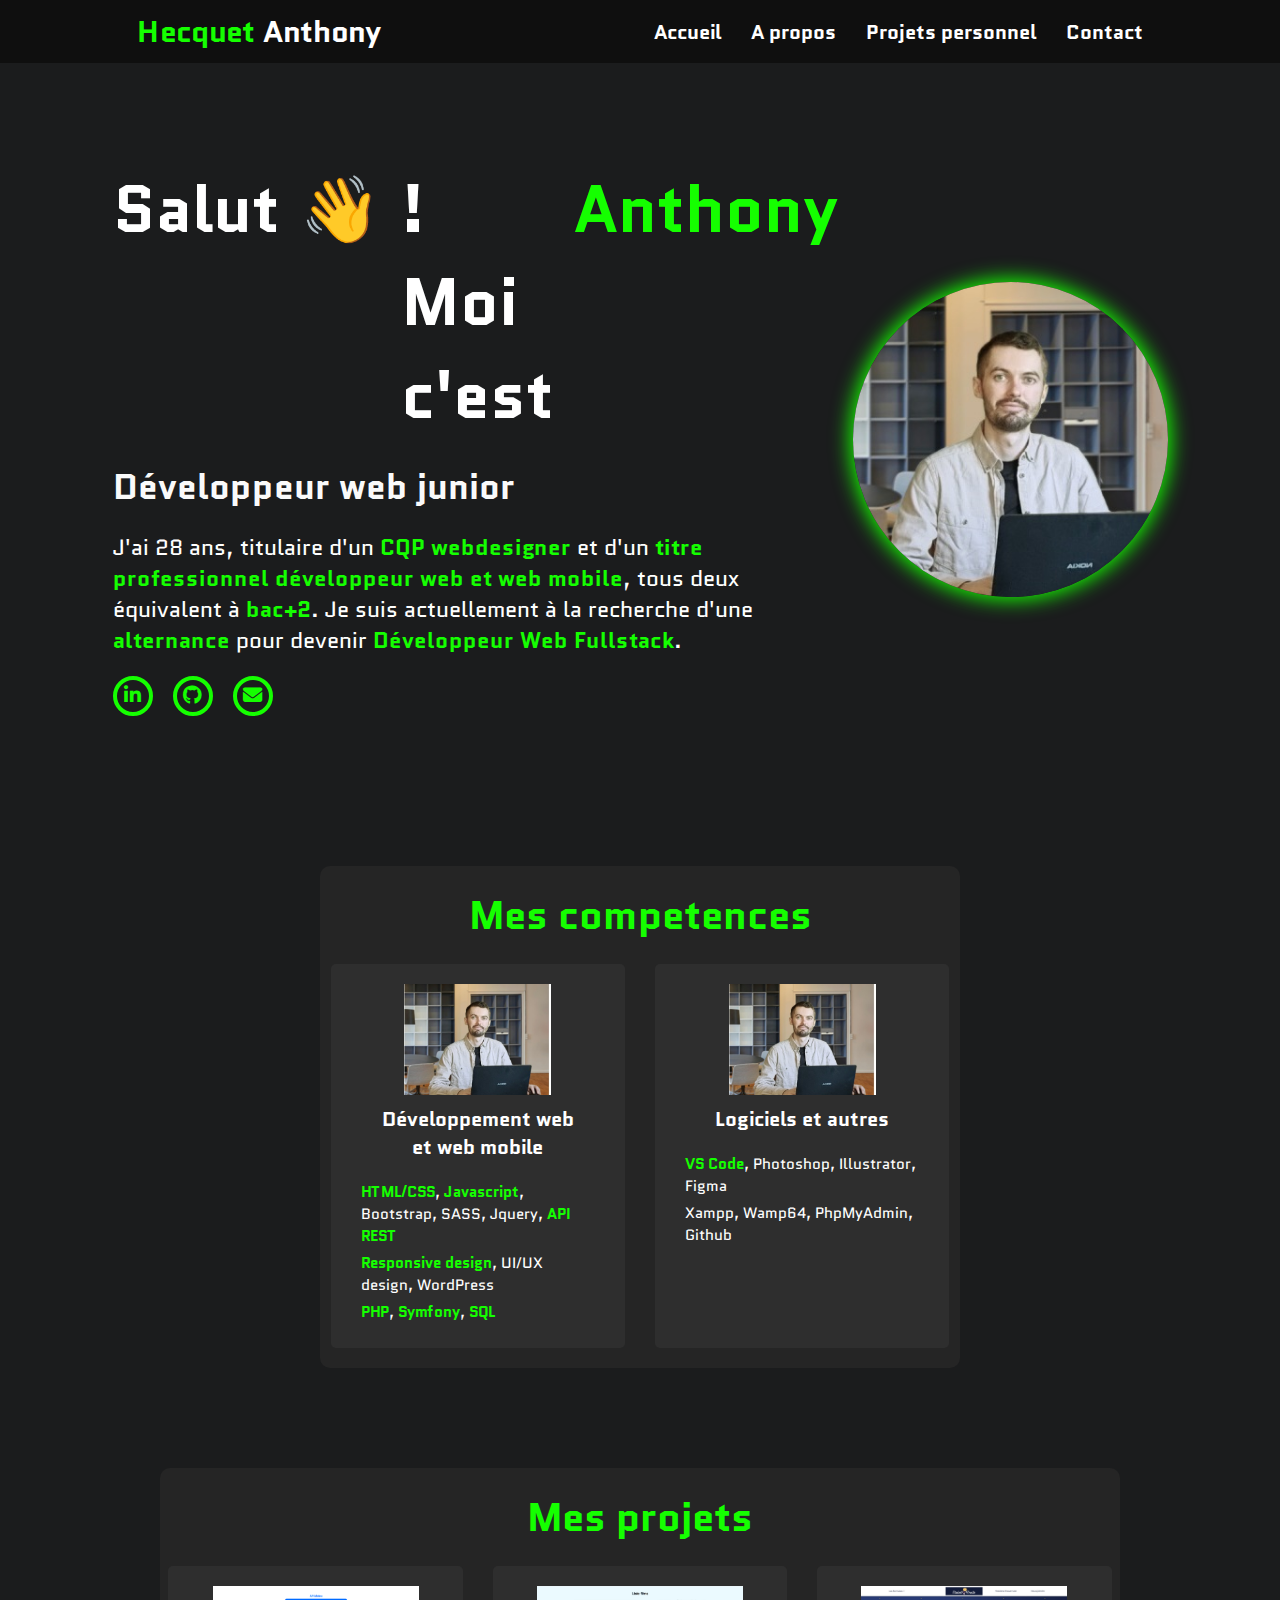
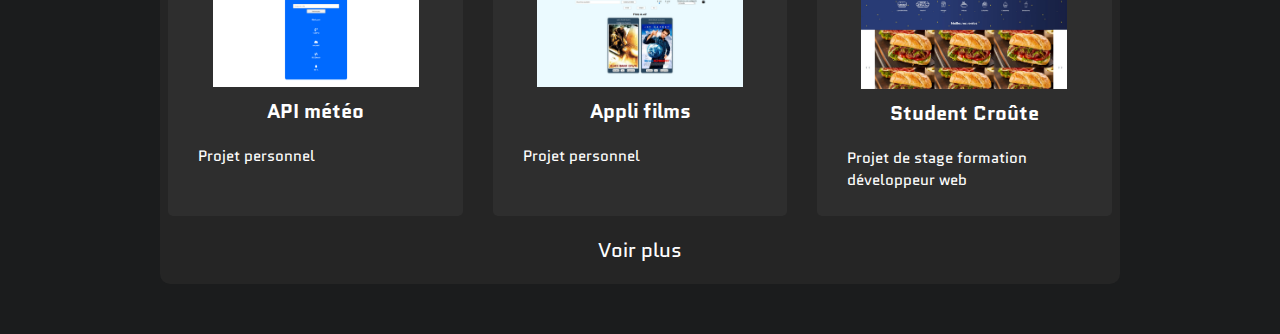
==== commit c7b44053: "Ajout de strong" ====
--- a/index.html
+++ b/index.html
@@ -62,9 +62,9 @@
                             <img src="img/antho2.jpg" alt="">
                             <h3>Développement web et web mobile</h3>
                             <div class="card-content">
-                                <p>HTML/CSS, Javascript, Bootstrap, SASS, Jquery, API REST</p>
-                                <p>Responsive design, UI/UX design, WordPress</p>
-                                <p>PHP, Symfony, SQL</p>
+                                <p><strong>HTML/CSS</strong>, <strong>Javascript</strong>, Bootstrap, SASS, Jquery, <strong>API REST</strong></p>
+                                <p><strong>Responsive design</strong>, UI/UX design, WordPress</p>
+                                <p><strong>PHP</strong>, <strong>Symfony</strong>, <strong>SQL</strong></p>
                             </div>
                         </div>
                     </div>
@@ -74,7 +74,7 @@
                             <img src="img/antho2.jpg" alt="">
                             <h3>Logiciels et autres</h3>
                             <div class="card-content">
-                                <p>VS Code, Photoshop, Illustrator, Figma</p>
+                                <p><strong>VS Code</strong>, Photoshop, Illustrator, Figma</p>
                                 <p>Xampp, Wamp64, PhpMyAdmin, Github</p>
                             </div>
                         </div>
--- a/css/style.css
+++ b/css/style.css
@@ -361,5 +361,4 @@
             }
             .voir-plus:hover {
                 color: #15ff00;
-                border-bottom: #15ff00 solid 2px;
             }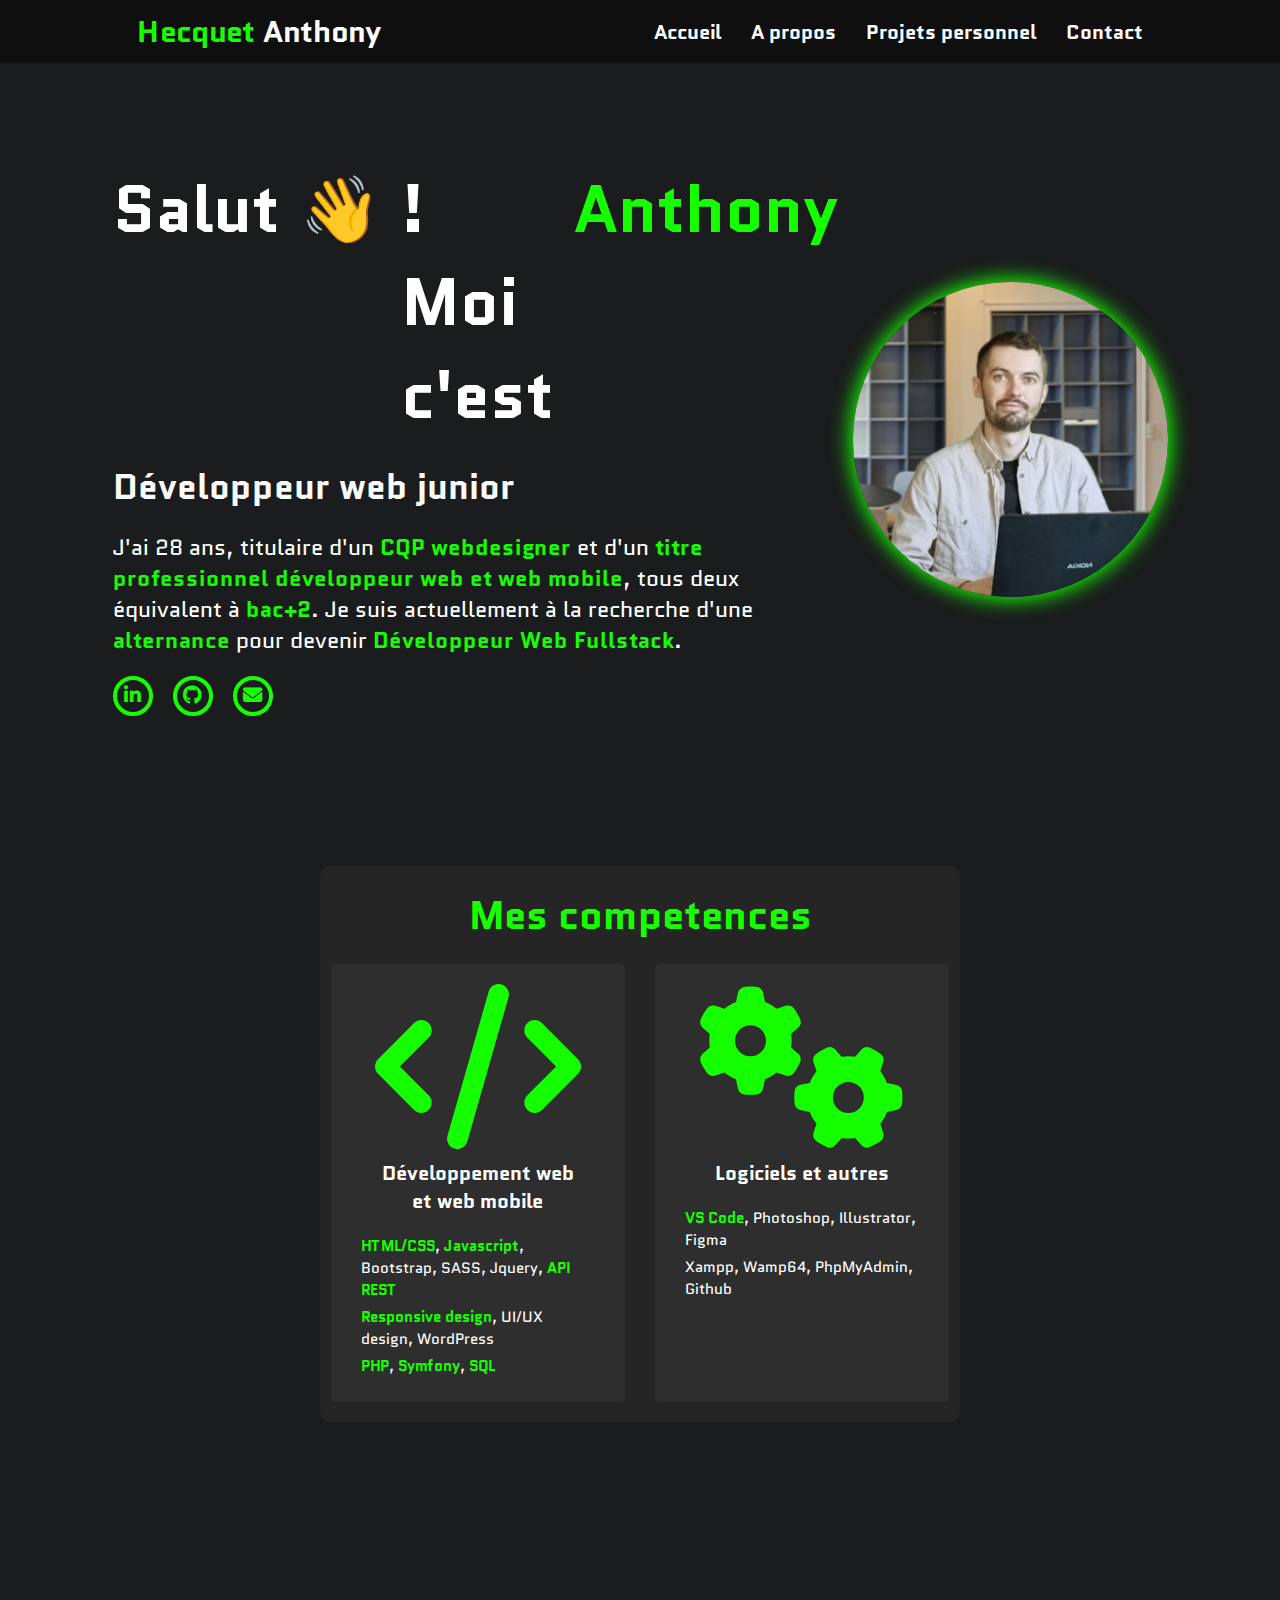
==== commit 520523ef: "Ajout image svg competences + changement nom class carte" ====
--- a/index.html
+++ b/index.html
@@ -58,8 +58,8 @@
 
                 <div class="grid-container">
                     <div class="grid-item">
-                        <div class="card">
-                            <img src="img/antho2.jpg" alt="">
+                        <div class="carte">
+                            <img src="img/code-solid.svg" alt="">
                             <h3>Développement web et web mobile</h3>
                             <div class="card-content">
                                 <p><strong>HTML/CSS</strong>, <strong>Javascript</strong>, Bootstrap, SASS, Jquery, <strong>API REST</strong></p>
@@ -70,8 +70,8 @@
                     </div>
 
                     <div class="grid-item">
-                        <div class="card">
-                            <img src="img/antho2.jpg" alt="">
+                        <div class="carte">
+                            <img src="img/gears-solid.svg" alt="">
                             <h3>Logiciels et autres</h3>
                             <div class="card-content">
                                 <p><strong>VS Code</strong>, Photoshop, Illustrator, Figma</p>
@@ -121,7 +121,9 @@
 
                 <a href="projets.html" class="voir-plus">Voir plus</a>
             </div>
+
         </section>
+        <div class="arriere-plan-image"></div>
     </main>
 </body>
 
--- a/css/style.css
+++ b/css/style.css
@@ -13,6 +13,7 @@
 
 body {
     background-color: #1b1c1d;
+    height: 190vh
 }
 
 header {
@@ -41,7 +42,17 @@
             color: #15ff00;
             font-size: 3rem;
             font-weight: bold;
-        }
+
+            position: relative;
+            right: 5%;
+            opacity: 0;
+            transition: 1s;
+        }
+        .slideGauche {
+            right: 0;
+            opacity: 1;
+        }
+    
         .prenom {
             color: #fff;
             font-size: 3rem;
@@ -58,6 +69,15 @@
             font-weight: bold;
 
             cursor: pointer;
+
+            position: relative;
+            left: 5%;
+            opacity: 0;
+            transition: 1s;
+        }
+        .slideDroite {
+            left: 0;
+            opacity: 1;
         }
             .menu li a{
                 color: #fff;
@@ -207,6 +227,9 @@
     width: 100vw;
 
     padding: 10rem;
+
+    opacity: 0;
+    transition: 1.3s;
 }
     .competences-content {
         display: flex;
@@ -282,7 +305,12 @@
 
     height: auto;
     width: 100vw;
-}
+
+    opacity: 0; /* Texte invisible au départ */
+    transform: translateY(70px); /* Déplacement initial vers le bas */
+    transition: opacity 1s ease-out, transform 1s ease-out; /* Animation de fondu et glissement */
+}
+
     .projet-content {
         display: flex;
         justify-content: center;
